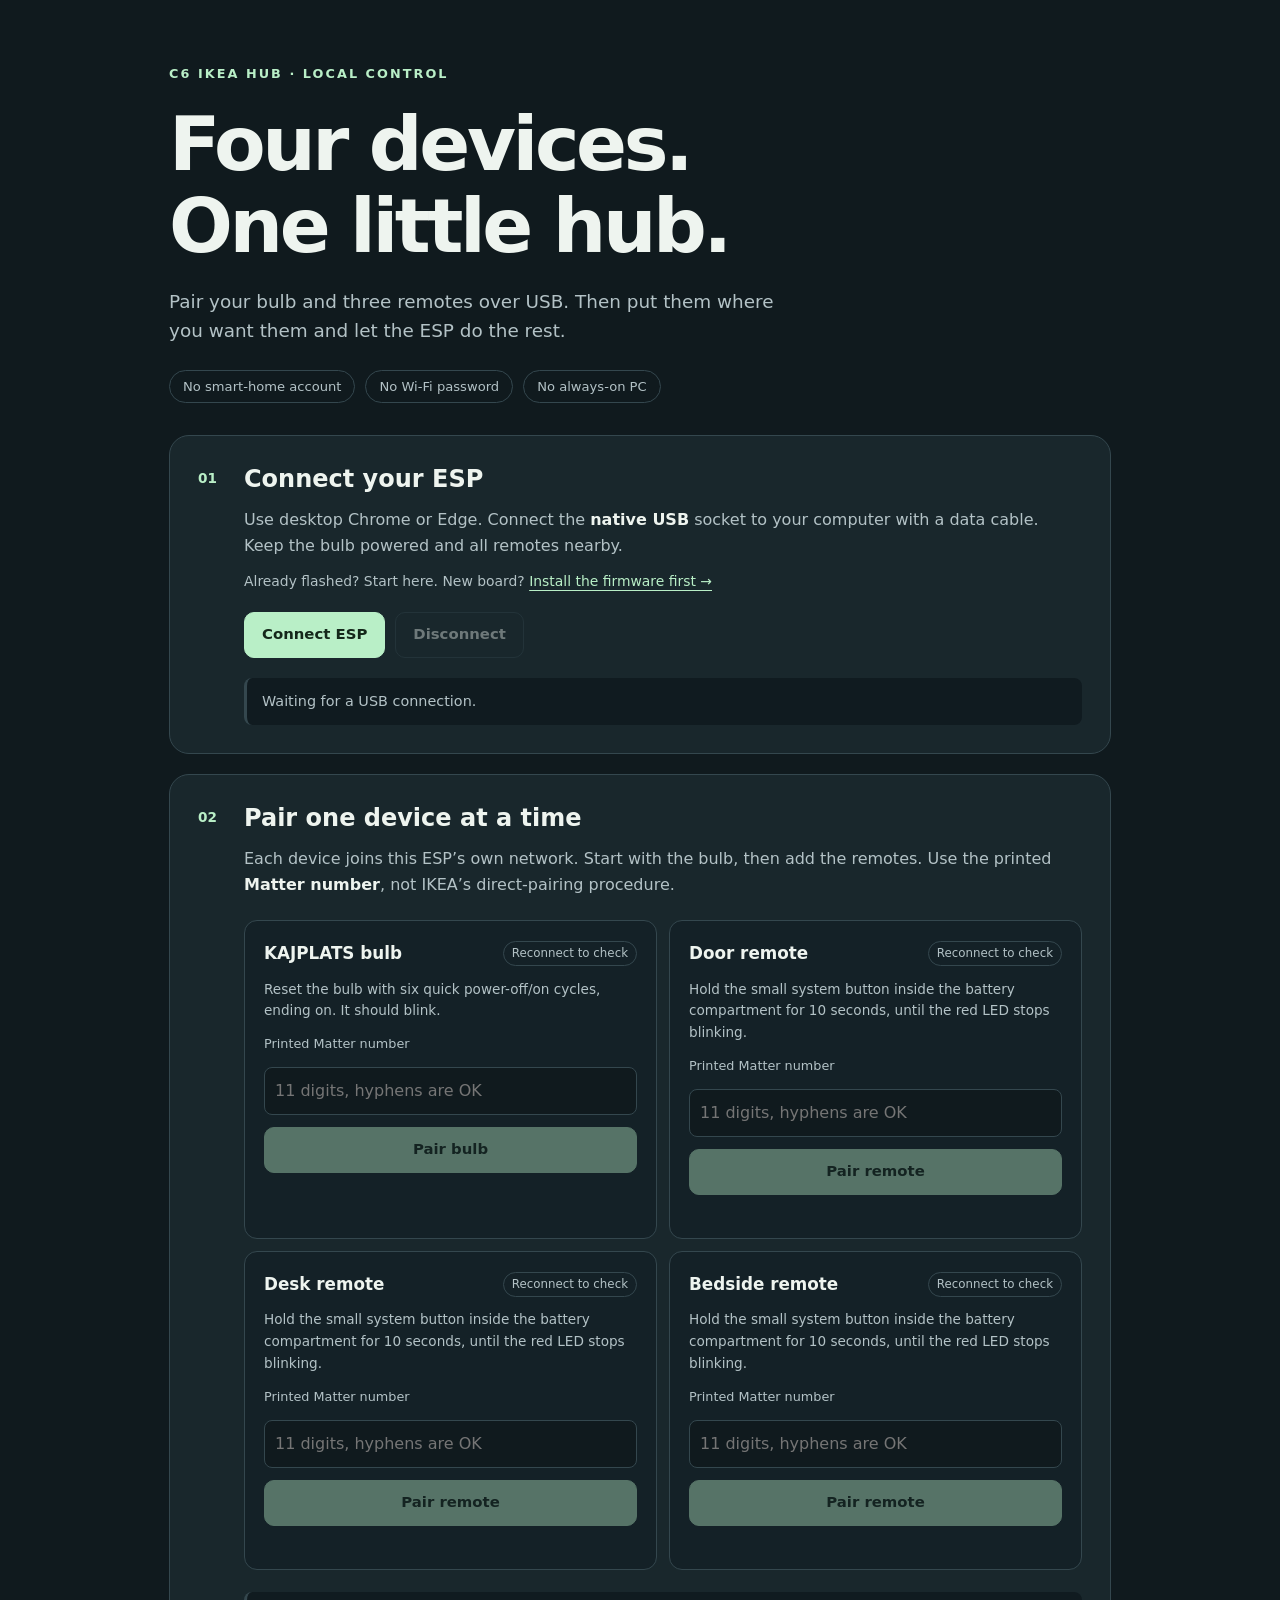
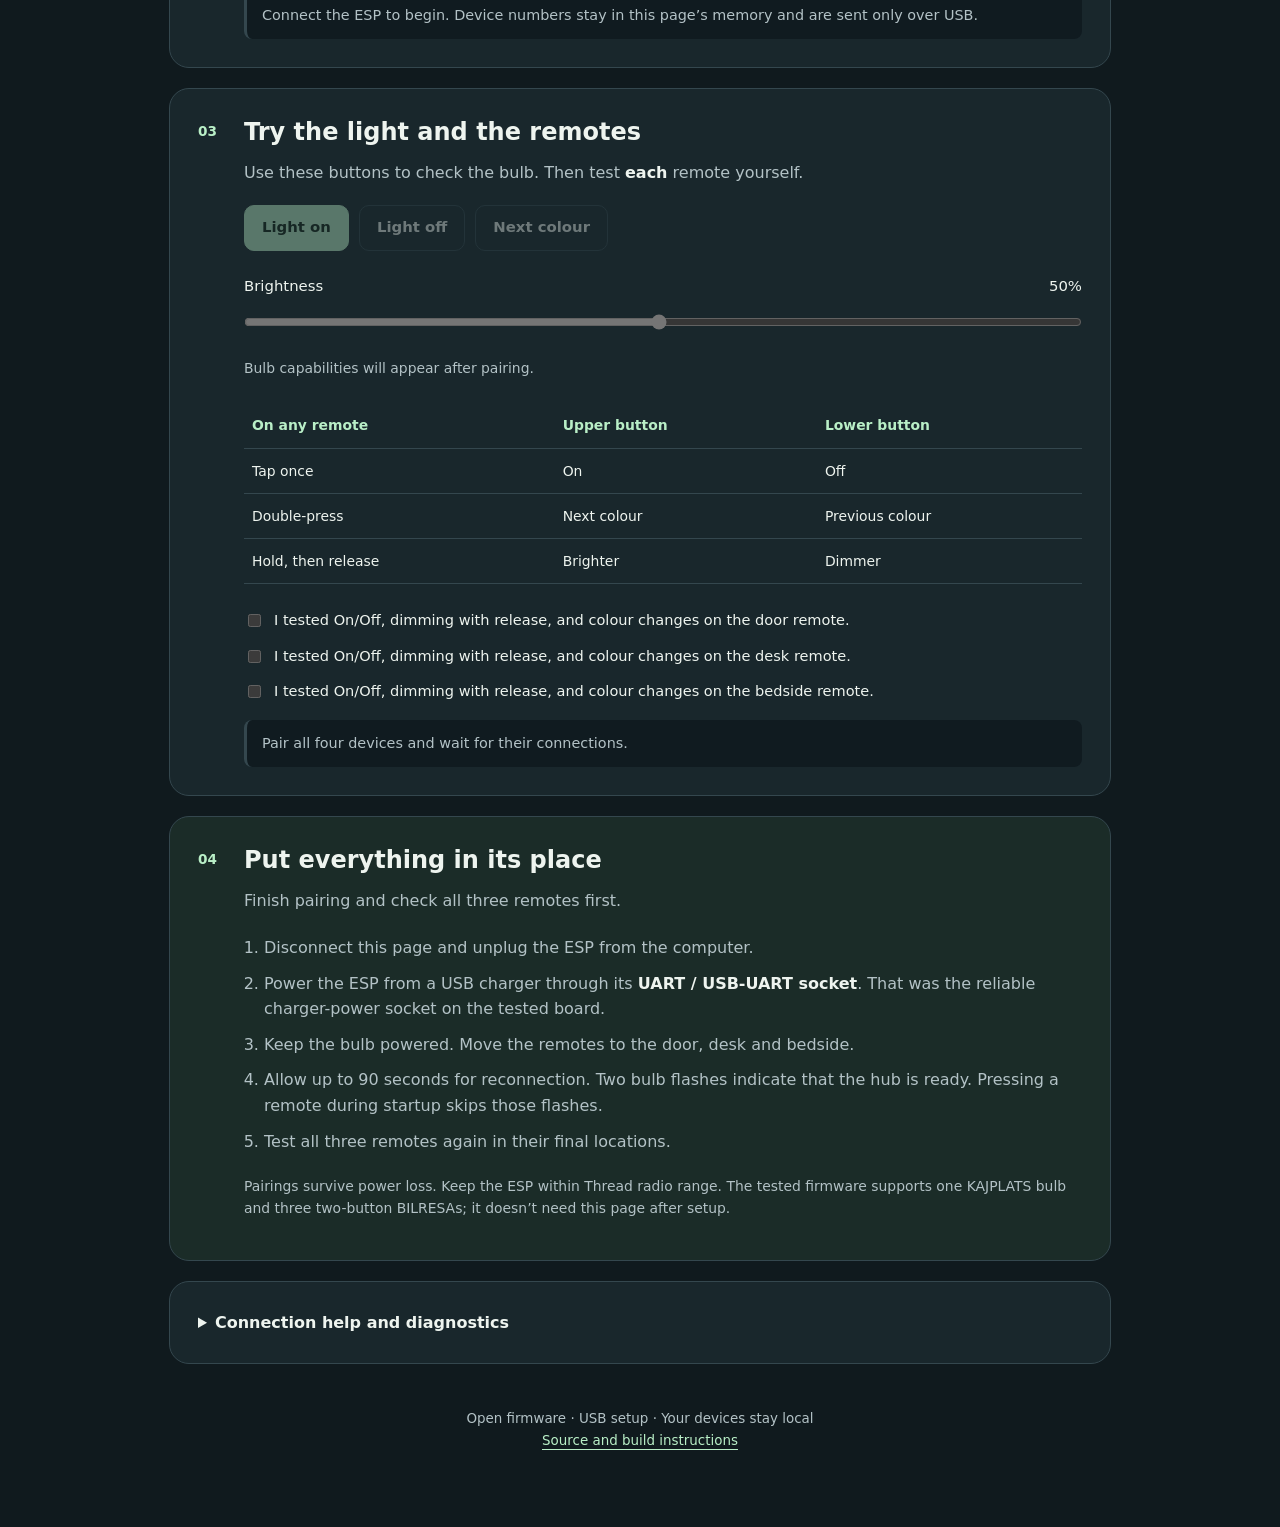
==== setup/index.html @ fb0160ea "feat: add C6 hub and USB setup wizard" ====
<!doctype html>
<html lang="en">
<head>
  <meta charset="utf-8"><meta name="viewport" content="width=device-width, initial-scale=1">
  <meta name="referrer" content="no-referrer">
  <title>C6 IKEA Hub · Setup</title>
  <link rel="stylesheet" href="style.css">
  <script src="protocol.js" defer></script><script src="setup.js" defer></script>
</head>
<body>
<main>
  <header><div class="eyebrow">C6 IKEA HUB · LOCAL CONTROL</div><h1>Four devices.<br>One little hub.</h1>
    <p class="intro">Pair your bulb and three remotes over USB. Then put them where you want them and let the ESP do the rest.</p>
    <div class="tags"><span>No smart-home account</span><span>No Wi-Fi password</span><span>No always-on PC</span></div>
  </header>
  <section class="card connect-card" aria-labelledby="connect-title">
    <div class="step">01</div><div class="section-body"><h2 id="connect-title">Connect your ESP</h2>
      <p>Use desktop Chrome or Edge. Connect the <strong>native USB</strong> socket to your computer with a data cable. Keep the bulb powered and all remotes nearby.</p>
      <p class="small">Already flashed? Start here. New board? <a href="install.html">Install the firmware first →</a></p>
      <div class="actions"><button id="connect">Connect ESP</button><button id="disconnect" class="secondary" disabled>Disconnect</button></div>
      <div id="connection" class="notice" role="status" aria-live="polite">Waiting for a USB connection.</div>
      <div id="unsupported" class="notice error" hidden>USB setup needs a desktop browser with Web Serial and HTTPS or localhost. Use Chrome or Edge, or follow the console guide.</div>
    </div>
  </section>
  <section class="card" aria-labelledby="pair-title">
    <div class="step">02</div><div class="section-body"><h2 id="pair-title">Pair one device at a time</h2>
      <p>Each device joins this ESP’s own network. Start with the bulb, then add the remotes. Use the printed <strong>Matter number</strong>, not IKEA’s direct-pairing procedure.</p>
      <div id="devices" class="device-grid"></div>
      <div id="pair-message" class="notice" role="status" aria-live="polite">Connect the ESP to begin. Device numbers stay in this page’s memory and are sent only over USB.</div>
    </div>
  </section>
  <section class="card" aria-labelledby="test-title">
    <div class="step">03</div><div class="section-body"><h2 id="test-title">Try the light and the remotes</h2>
      <p>Use these buttons to check the bulb. Then test <strong>each</strong> remote yourself.</p>
      <div class="actions"><button class="control" data-command="on" disabled>Light on</button><button class="control secondary" data-command="off" disabled>Light off</button><button class="control secondary" data-command="color next" disabled>Next colour</button></div>
      <label class="brightness" for="brightness">Brightness <output id="brightness-value">50%</output></label>
      <input id="brightness" type="range" min="1" max="100" value="50" disabled>
      <p id="capabilities" class="small">Bulb capabilities will appear after pairing.</p>
      <table><thead><tr><th>On any remote</th><th>Upper button</th><th>Lower button</th></tr></thead><tbody><tr><td>Tap once</td><td>On</td><td>Off</td></tr><tr><td>Double-press</td><td>Next colour</td><td>Previous colour</td></tr><tr><td>Hold, then release</td><td>Brighter</td><td>Dimmer</td></tr></tbody></table>
      <div id="tests" class="test-list"></div>
      <div id="test-status" class="notice" role="status" aria-live="polite">Pair all four devices before finishing.</div>
    </div>
  </section>
  <section class="card finish-card" aria-labelledby="finish-title">
    <div class="step">04</div><div class="section-body"><h2 id="finish-title">Put everything in its place</h2>
      <p id="finish-summary">Finish pairing and check all three remotes first.</p>
      <ol><li>Disconnect this page and unplug the ESP from the computer.</li><li>Power the ESP from a USB charger through its <strong>UART / USB-UART socket</strong>. That was the reliable charger-power socket on the tested board.</li><li>Keep the bulb powered. Move the remotes to the door, desk and bedside.</li><li>Allow up to 90 seconds for reconnection. Two bulb flashes indicate that the hub is ready. Pressing a remote during startup skips those flashes.</li><li>Test all three remotes again in their final locations.</li></ol>
      <p class="small">Pairings survive power loss. Keep the ESP within Thread radio range. The tested firmware supports one KAJPLATS bulb and three two-button BILRESAs; it doesn’t need this page after setup.</p>
    </div>
  </section>
  <details class="card diagnostic"><summary>Connection help and diagnostics</summary>
    <p>If no firmware status appears, check the native USB socket, close other serial monitors and press the ESP’s RESET button once. Keep a sleepy remote awake during pairing.</p>
    <button id="refresh" class="secondary" disabled>Refresh status</button>
    <p class="small">Only selected hub messages are shown. Matter numbers are hidden. No logs or codes are uploaded.</p>
    <pre id="diagnostics" aria-label="Hub diagnostics"></pre>
    <a href="../docs/QUICKSTART.md">Console setup instructions</a>
  </details>
  <footer>Open firmware · USB setup · Your devices stay local<br><a href="https://github.com/PostmanB/c6-ikea-matter-hub">Source and build instructions</a></footer>
</main>
</body>
</html>
---- setup/style.css ----
:root{color-scheme:dark;--bg:#101a1e;--card:#19272c;--line:#34474e;--text:#eef4ef;--muted:#b3c2c6;--accent:#b9efc7;--danger:#ffb2a3;--radius:20px;font-family:system-ui,-apple-system,"Segoe UI",sans-serif}
*{box-sizing:border-box}body{margin:0;background:var(--bg);color:var(--text);line-height:1.6}main{max-width:990px;margin:auto;padding:52px 24px}header{padding:12px 0 32px}.eyebrow{color:var(--accent);font-size:.8rem;letter-spacing:.16em;font-weight:700}h1{font-size:clamp(2.7rem,7vw,4.7rem);line-height:1.08;letter-spacing:-.045em;margin:20px 0}h2{font-size:1.5rem;line-height:1.3;margin:0 0 12px}h3{font-size:1.05rem;margin:0}p{margin:12px 0;color:var(--muted)}strong{color:var(--text)}a{color:var(--accent);text-underline-offset:4px}.intro{font-size:1.15rem;max-width:640px}.tags{display:flex;gap:10px;flex-wrap:wrap;margin-top:24px}.tags span{border:1px solid var(--line);border-radius:50px;padding:5px 13px;font-size:.82rem;color:var(--muted)}.card{border:1px solid var(--line);border-radius:var(--radius);background:var(--card);margin-bottom:20px;padding:28px;display:flex;gap:22px}.step{color:var(--accent);font-variant-numeric:tabular-nums;font-size:.85rem;font-weight:700;min-width:24px;padding-top:4px}.section-body{flex:1;min-width:0}.small{font-size:.87rem}.actions{display:flex;gap:10px;flex-wrap:wrap;margin:20px 0}button{border:1px solid var(--accent);border-radius:10px;background:var(--accent);color:#14271a;padding:10px 17px;font:inherit;font-size:.93rem;font-weight:650;cursor:pointer}button.secondary{background:transparent;color:var(--text);border-color:var(--line)}button:disabled{opacity:.4;cursor:not-allowed}button:hover:not(:disabled){filter:brightness(1.08)}button:focus-visible,input:focus-visible,a:focus-visible,summary:focus-visible{outline:3px solid var(--accent);outline-offset:4px}.notice{background:#101b20;border-left:3px solid var(--line);border-radius:8px;padding:12px 15px;color:var(--muted);font-size:.9rem}.notice.good{border-color:var(--accent);color:var(--accent)}.notice.error{border-color:var(--danger);color:var(--danger)}.device-grid{display:grid;grid-template-columns:repeat(2,minmax(0,1fr));gap:12px;margin:22px 0}.device{padding:19px;border:1px solid var(--line);border-radius:13px;background:#142127}.device-heading{display:flex;justify-content:space-between;align-items:center;gap:10px}.badge{font-size:.74rem;color:var(--muted);border:1px solid var(--line);border-radius:50px;padding:2px 8px;white-space:nowrap}.badge.good{color:var(--accent);border-color:#648a71}.device p{font-size:.85rem}.device form{display:flex;gap:8px;flex-wrap:wrap}.device input{width:100%;background:var(--bg);border:1px solid var(--line);border-radius:8px;color:var(--text);padding:10px;font:inherit;min-width:0}.device label{display:block;font-size:.8rem;color:var(--muted);margin-bottom:5px}.device button{width:100%;margin-top:4px}.activity{min-height:1.2em;font-size:.78rem;color:var(--accent);margin-top:9px}.brightness{display:flex;justify-content:space-between;margin-top:24px;font-size:.93rem}input[type=range]{width:100%;accent-color:var(--accent);margin:15px 0}table{width:100%;border-collapse:collapse;font-size:.87rem;margin:24px 0}th,td{padding:11px 8px;border-bottom:1px solid var(--line);text-align:left}th{color:var(--accent);font-weight:600}.test-list{display:flex;flex-direction:column;gap:12px;margin-bottom:18px}.test-list label{display:flex;align-items:start;gap:10px;font-size:.91rem}.test-list input{accent-color:var(--accent);margin-top:6px}ol{padding-left:20px;color:var(--muted)}li{padding:5px 0}.finish-card{background:#1b2c28}.diagnostic{display:block}summary{cursor:pointer;font-weight:600}pre{font-size:.74rem;white-space:pre-wrap;overflow-wrap:anywhere;max-height:240px;overflow:auto;color:var(--muted)}footer{font-size:.84rem;color:var(--muted);text-align:center;padding:24px}body[aria-busy=true]{cursor:progress}[hidden]{display:none!important}@media(max-width:640px){main{padding:28px 15px}.card{padding:20px;gap:13px}.device-grid{grid-template-columns:1fr}table{font-size:.8rem}th,td{padding:9px 5px}}
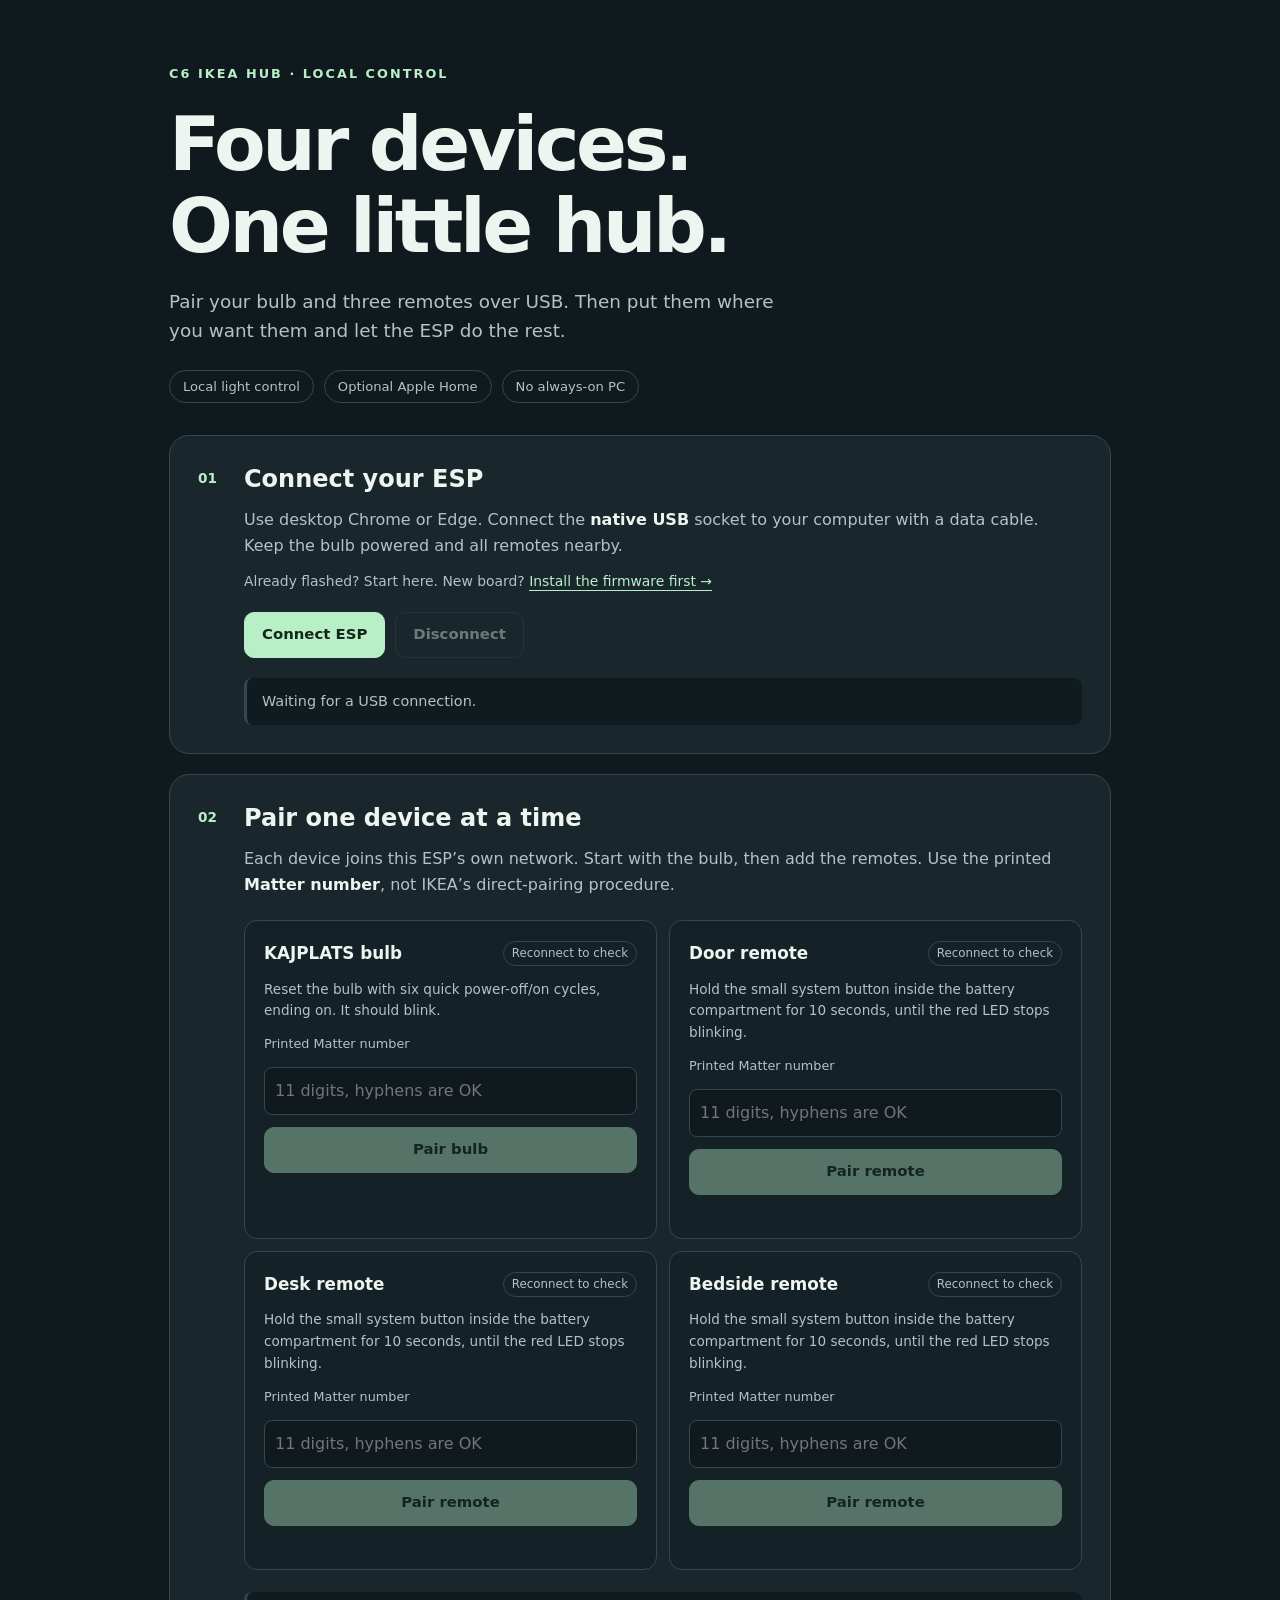
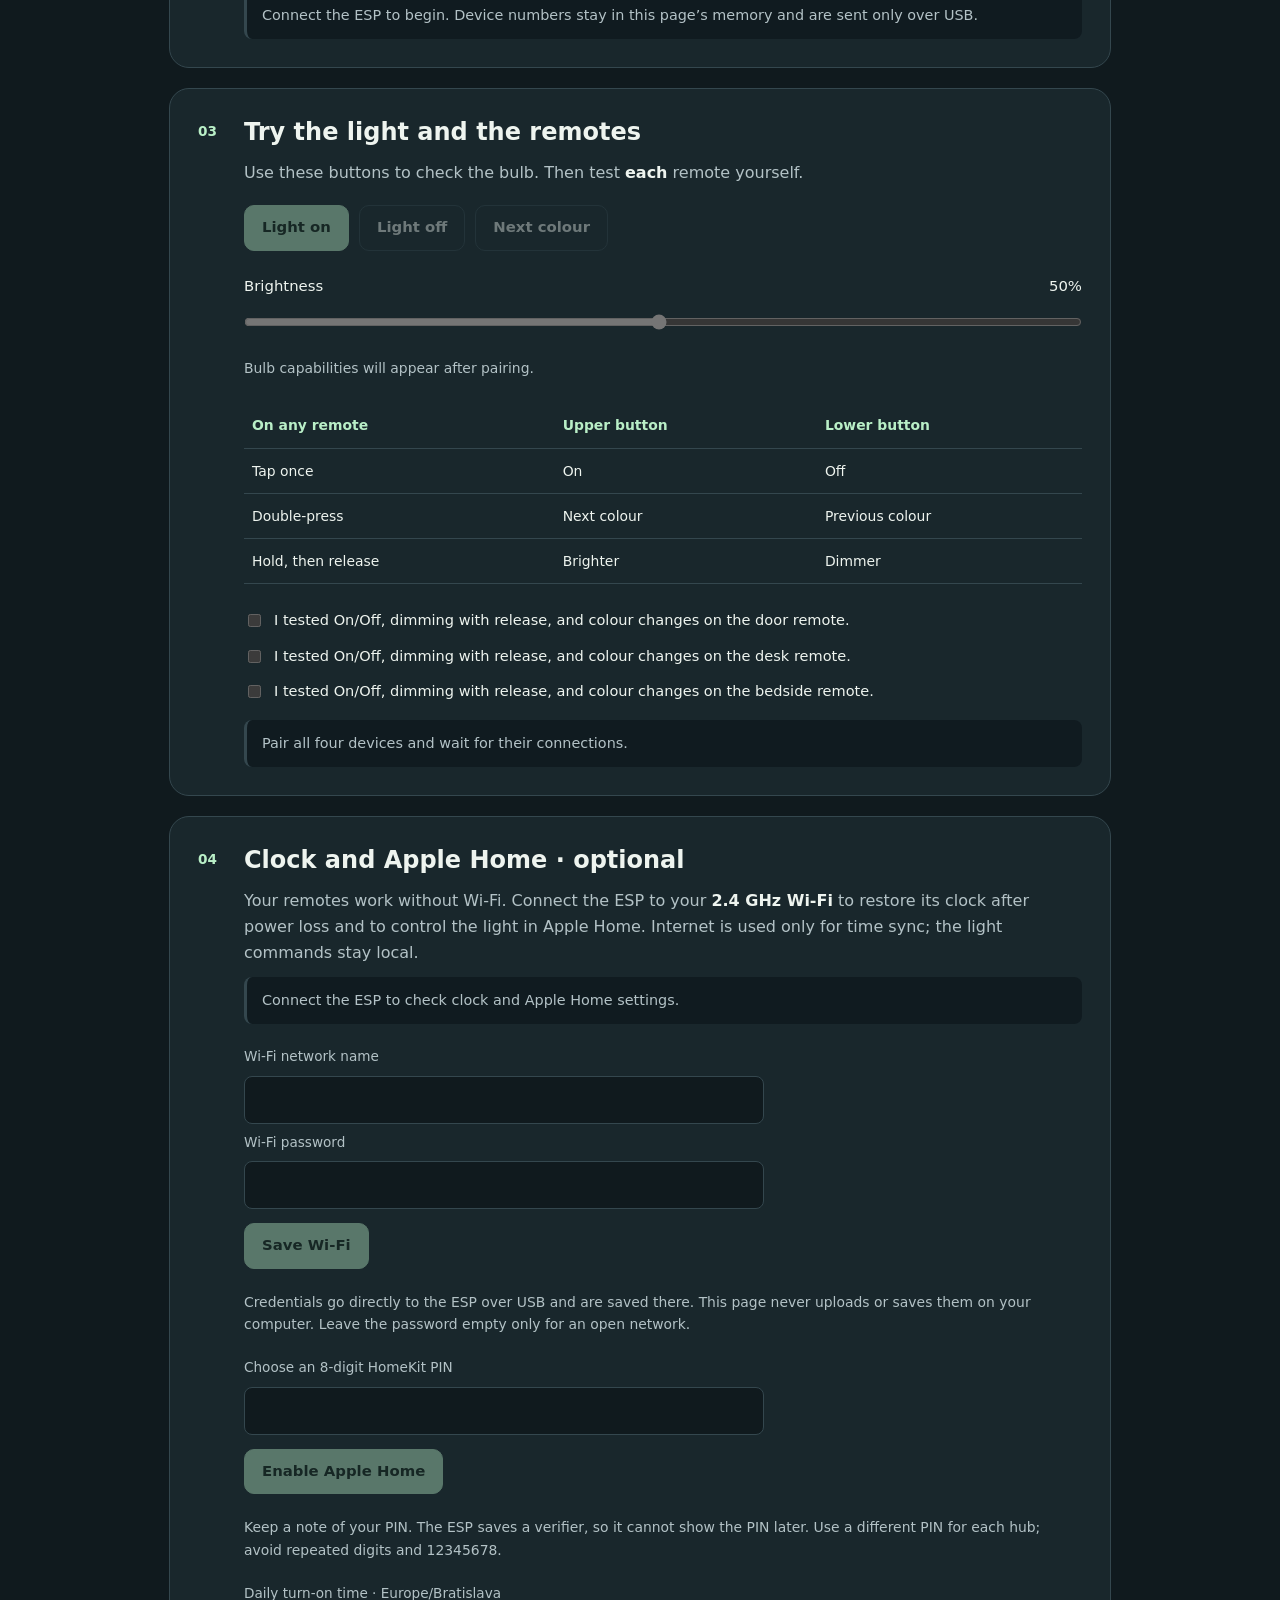
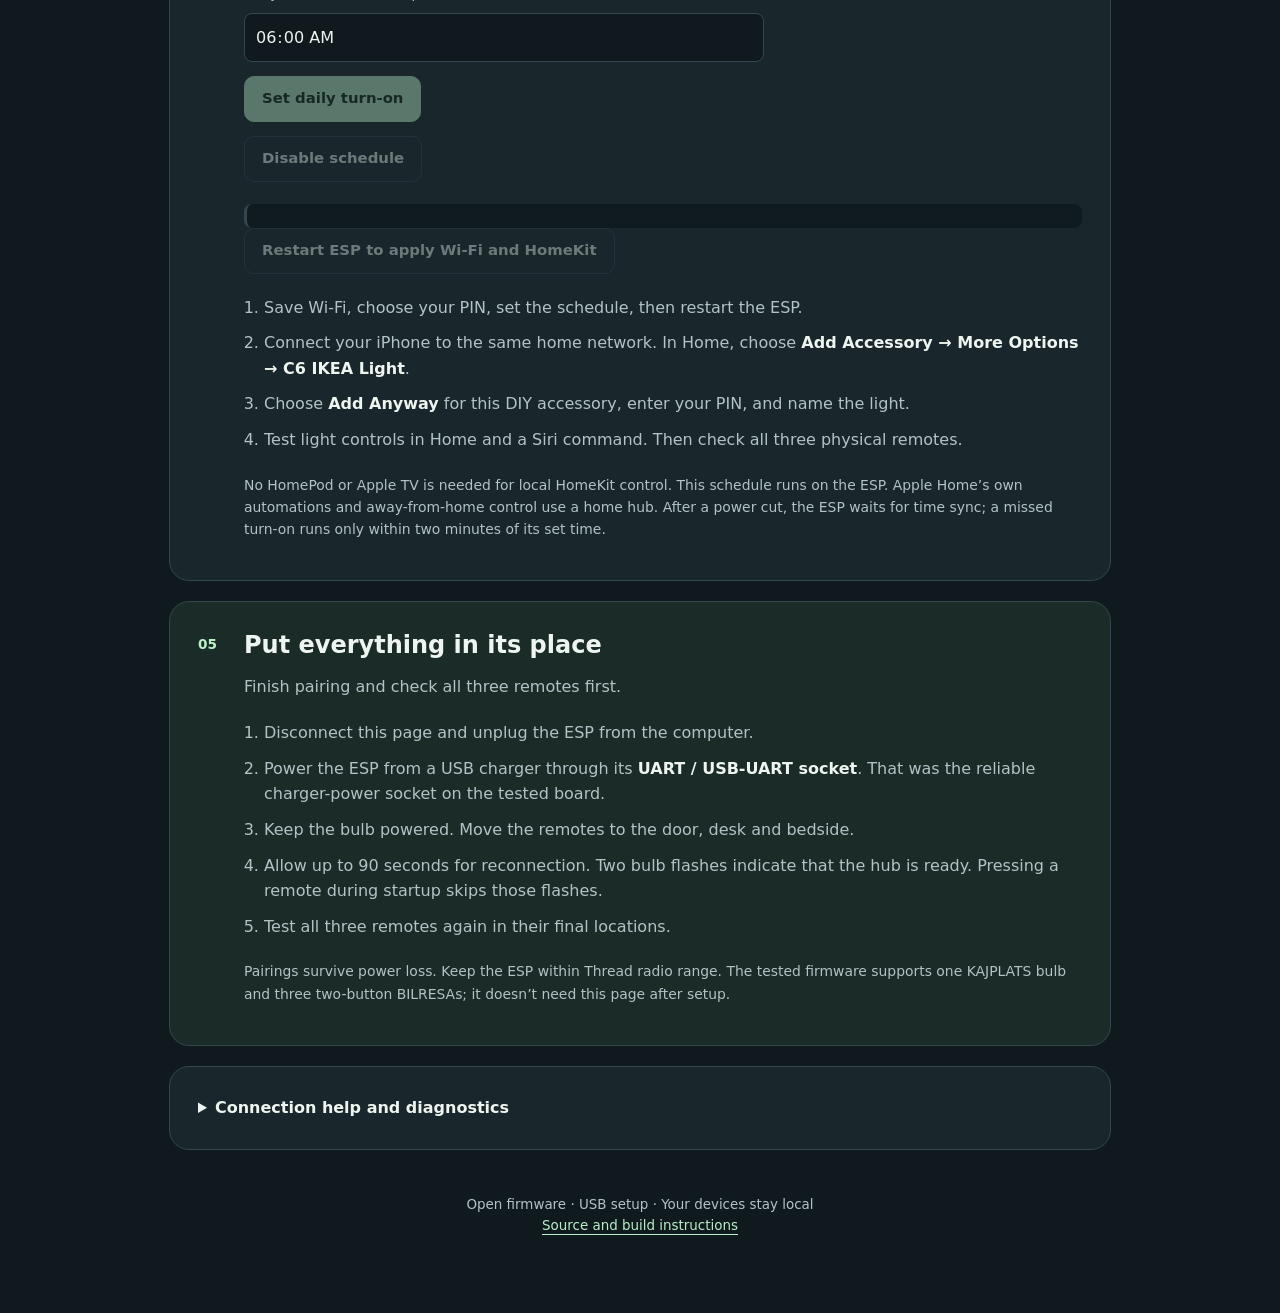
==== commit 851711c4: "feat: add Wi-Fi clock and local Apple Home Keep the Matter commissioner on Thread; expose the bulb t" ====
--- a/setup/index.html
+++ b/setup/index.html
@@ -4,14 +4,14 @@
   <meta charset="utf-8"><meta name="viewport" content="width=device-width, initial-scale=1">
   <meta name="referrer" content="no-referrer">
   <title>C6 IKEA Hub · Setup</title>
-  <link rel="stylesheet" href="style.css">
-  <script src="protocol.js" defer></script><script src="setup.js" defer></script>
+  <link rel="stylesheet" href="style.css?v=0.2">
+  <script src="protocol.js?v=0.2" defer></script><script src="setup.js?v=0.2" defer></script>
 </head>
 <body>
 <main>
   <header><div class="eyebrow">C6 IKEA HUB · LOCAL CONTROL</div><h1>Four devices.<br>One little hub.</h1>
     <p class="intro">Pair your bulb and three remotes over USB. Then put them where you want them and let the ESP do the rest.</p>
-    <div class="tags"><span>No smart-home account</span><span>No Wi-Fi password</span><span>No always-on PC</span></div>
+    <div class="tags"><span>Local light control</span><span>Optional Apple Home</span><span>No always-on PC</span></div>
   </header>
   <section class="card connect-card" aria-labelledby="connect-title">
     <div class="step">01</div><div class="section-body"><h2 id="connect-title">Connect your ESP</h2>
@@ -41,8 +41,23 @@
       <div id="test-status" class="notice" role="status" aria-live="polite">Pair all four devices before finishing.</div>
     </div>
   </section>
+  <section class="card" aria-labelledby="network-title">
+    <div class="step">04</div><div class="section-body"><h2 id="network-title">Clock and Apple Home · optional</h2>
+      <p>Your remotes work without Wi-Fi. Connect the ESP to your <strong>2.4 GHz Wi-Fi</strong> to restore its clock after power loss and to control the light in Apple Home. Internet is used only for time sync; the light commands stay local.</p>
+      <div id="network-status" class="notice" role="status" aria-live="polite">Connect a hub with the experimental Wi-Fi/HomeKit firmware to configure these features.</div>
+      <form id="wifi-form"><label for="wifi-ssid">Wi-Fi network name</label><input id="wifi-ssid" autocomplete="off" maxlength="32" disabled><label for="wifi-password">Wi-Fi password</label><input id="wifi-password" type="password" autocomplete="off" maxlength="64" disabled><button id="wifi-save" disabled>Save Wi-Fi</button></form>
+      <p class="small">Credentials go directly to the ESP over USB and are saved there. This page never uploads or saves them on your computer. Leave the password empty only for an open network.</p>
+      <form id="home-form"><label for="home-pin">Choose an 8-digit HomeKit PIN</label><input id="home-pin" type="password" inputmode="numeric" autocomplete="off" maxlength="8" disabled><button id="home-save" disabled>Enable Apple Home</button></form>
+      <p class="small">Keep a note of your PIN. The ESP saves a verifier, so it cannot show the PIN later. Use a different PIN for each hub; avoid repeated digits and 12345678.</p>
+      <form id="schedule-form"><label for="schedule-time">Daily turn-on time · Europe/Bratislava</label><input id="schedule-time" type="time" value="06:00" required disabled><button id="schedule-save" disabled>Set daily turn-on</button><button id="schedule-off" type="button" class="secondary" disabled>Disable schedule</button></form>
+      <div id="network-message" class="notice" role="status" aria-live="polite"></div>
+      <button id="restart" class="secondary" disabled>Restart ESP to apply Wi-Fi and HomeKit</button>
+      <ol><li>Save Wi-Fi, choose your PIN, set the schedule, then restart the ESP.</li><li>Connect your iPhone to the same home network. In Home, choose <strong>Add Accessory → More Options → C6 IKEA Light</strong>.</li><li>Choose <strong>Add Anyway</strong> for this DIY accessory, enter your PIN, and name the light.</li><li>Test light controls in Home and a Siri command. Then check all three physical remotes.</li></ol>
+      <p class="small">No HomePod or Apple TV is needed for local HomeKit control. This schedule runs on the ESP. Apple Home’s own automations and away-from-home control use a home hub. After a power cut, the ESP waits for time sync; a missed turn-on runs only within two minutes of its set time.</p>
+    </div>
+  </section>
   <section class="card finish-card" aria-labelledby="finish-title">
-    <div class="step">04</div><div class="section-body"><h2 id="finish-title">Put everything in its place</h2>
+    <div class="step">05</div><div class="section-body"><h2 id="finish-title">Put everything in its place</h2>
       <p id="finish-summary">Finish pairing and check all three remotes first.</p>
       <ol><li>Disconnect this page and unplug the ESP from the computer.</li><li>Power the ESP from a USB charger through its <strong>UART / USB-UART socket</strong>. That was the reliable charger-power socket on the tested board.</li><li>Keep the bulb powered. Move the remotes to the door, desk and bedside.</li><li>Allow up to 90 seconds for reconnection. Two bulb flashes indicate that the hub is ready. Pressing a remote during startup skips those flashes.</li><li>Test all three remotes again in their final locations.</li></ol>
       <p class="small">Pairings survive power loss. Keep the ESP within Thread radio range. The tested firmware supports one KAJPLATS bulb and three two-button BILRESAs; it doesn’t need this page after setup.</p>
--- a/setup/style.css
+++ b/setup/style.css
@@ -1,2 +1,3 @@
 :root{color-scheme:dark;--bg:#101a1e;--card:#19272c;--line:#34474e;--text:#eef4ef;--muted:#b3c2c6;--accent:#b9efc7;--danger:#ffb2a3;--radius:20px;font-family:system-ui,-apple-system,"Segoe UI",sans-serif}
 *{box-sizing:border-box}body{margin:0;background:var(--bg);color:var(--text);line-height:1.6}main{max-width:990px;margin:auto;padding:52px 24px}header{padding:12px 0 32px}.eyebrow{color:var(--accent);font-size:.8rem;letter-spacing:.16em;font-weight:700}h1{font-size:clamp(2.7rem,7vw,4.7rem);line-height:1.08;letter-spacing:-.045em;margin:20px 0}h2{font-size:1.5rem;line-height:1.3;margin:0 0 12px}h3{font-size:1.05rem;margin:0}p{margin:12px 0;color:var(--muted)}strong{color:var(--text)}a{color:var(--accent);text-underline-offset:4px}.intro{font-size:1.15rem;max-width:640px}.tags{display:flex;gap:10px;flex-wrap:wrap;margin-top:24px}.tags span{border:1px solid var(--line);border-radius:50px;padding:5px 13px;font-size:.82rem;color:var(--muted)}.card{border:1px solid var(--line);border-radius:var(--radius);background:var(--card);margin-bottom:20px;padding:28px;display:flex;gap:22px}.step{color:var(--accent);font-variant-numeric:tabular-nums;font-size:.85rem;font-weight:700;min-width:24px;padding-top:4px}.section-body{flex:1;min-width:0}.small{font-size:.87rem}.actions{display:flex;gap:10px;flex-wrap:wrap;margin:20px 0}button{border:1px solid var(--accent);border-radius:10px;background:var(--accent);color:#14271a;padding:10px 17px;font:inherit;font-size:.93rem;font-weight:650;cursor:pointer}button.secondary{background:transparent;color:var(--text);border-color:var(--line)}button:disabled{opacity:.4;cursor:not-allowed}button:hover:not(:disabled){filter:brightness(1.08)}button:focus-visible,input:focus-visible,a:focus-visible,summary:focus-visible{outline:3px solid var(--accent);outline-offset:4px}.notice{background:#101b20;border-left:3px solid var(--line);border-radius:8px;padding:12px 15px;color:var(--muted);font-size:.9rem}.notice.good{border-color:var(--accent);color:var(--accent)}.notice.error{border-color:var(--danger);color:var(--danger)}.device-grid{display:grid;grid-template-columns:repeat(2,minmax(0,1fr));gap:12px;margin:22px 0}.device{padding:19px;border:1px solid var(--line);border-radius:13px;background:#142127}.device-heading{display:flex;justify-content:space-between;align-items:center;gap:10px}.badge{font-size:.74rem;color:var(--muted);border:1px solid var(--line);border-radius:50px;padding:2px 8px;white-space:nowrap}.badge.good{color:var(--accent);border-color:#648a71}.device p{font-size:.85rem}.device form{display:flex;gap:8px;flex-wrap:wrap}.device input{width:100%;background:var(--bg);border:1px solid var(--line);border-radius:8px;color:var(--text);padding:10px;font:inherit;min-width:0}.device label{display:block;font-size:.8rem;color:var(--muted);margin-bottom:5px}.device button{width:100%;margin-top:4px}.activity{min-height:1.2em;font-size:.78rem;color:var(--accent);margin-top:9px}.brightness{display:flex;justify-content:space-between;margin-top:24px;font-size:.93rem}input[type=range]{width:100%;accent-color:var(--accent);margin:15px 0}table{width:100%;border-collapse:collapse;font-size:.87rem;margin:24px 0}th,td{padding:11px 8px;border-bottom:1px solid var(--line);text-align:left}th{color:var(--accent);font-weight:600}.test-list{display:flex;flex-direction:column;gap:12px;margin-bottom:18px}.test-list label{display:flex;align-items:start;gap:10px;font-size:.91rem}.test-list input{accent-color:var(--accent);margin-top:6px}ol{padding-left:20px;color:var(--muted)}li{padding:5px 0}.finish-card{background:#1b2c28}.diagnostic{display:block}summary{cursor:pointer;font-weight:600}pre{font-size:.74rem;white-space:pre-wrap;overflow-wrap:anywhere;max-height:240px;overflow:auto;color:var(--muted)}footer{font-size:.84rem;color:var(--muted);text-align:center;padding:24px}body[aria-busy=true]{cursor:progress}[hidden]{display:none!important}@media(max-width:640px){main{padding:28px 15px}.card{padding:20px;gap:13px}.device-grid{grid-template-columns:1fr}table{font-size:.8rem}th,td{padding:9px 5px}}
+form#wifi-form,form#home-form,form#schedule-form{display:grid;grid-template-columns:minmax(0,1fr);gap:8px;margin:22px 0;max-width:520px}form#wifi-form label,form#home-form label,form#schedule-form label{font-size:.85rem;color:var(--muted)}form#wifi-form input,form#home-form input,form#schedule-form input{width:100%;padding:10px;border:1px solid var(--line);border-radius:8px;background:var(--bg);color:var(--text);font:inherit}form#wifi-form button,form#home-form button,form#schedule-form button{justify-self:start;margin-top:6px}
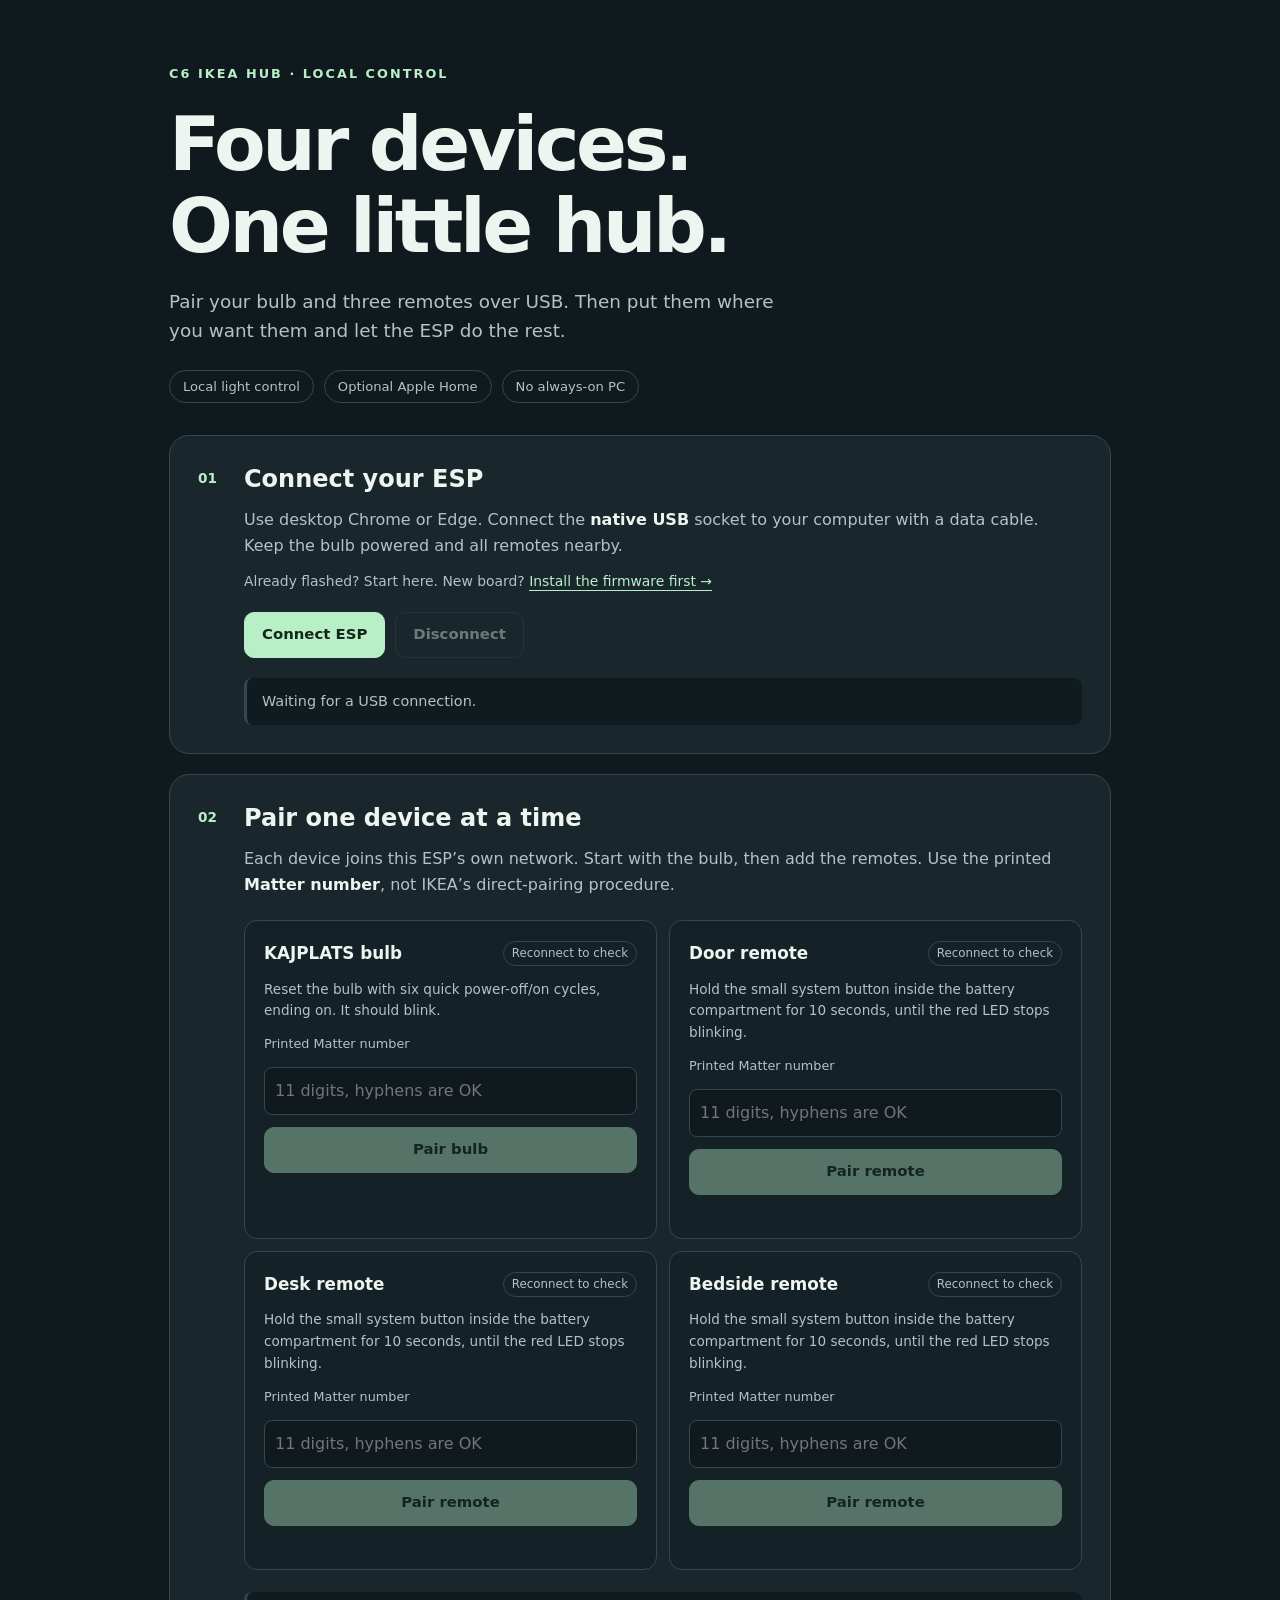
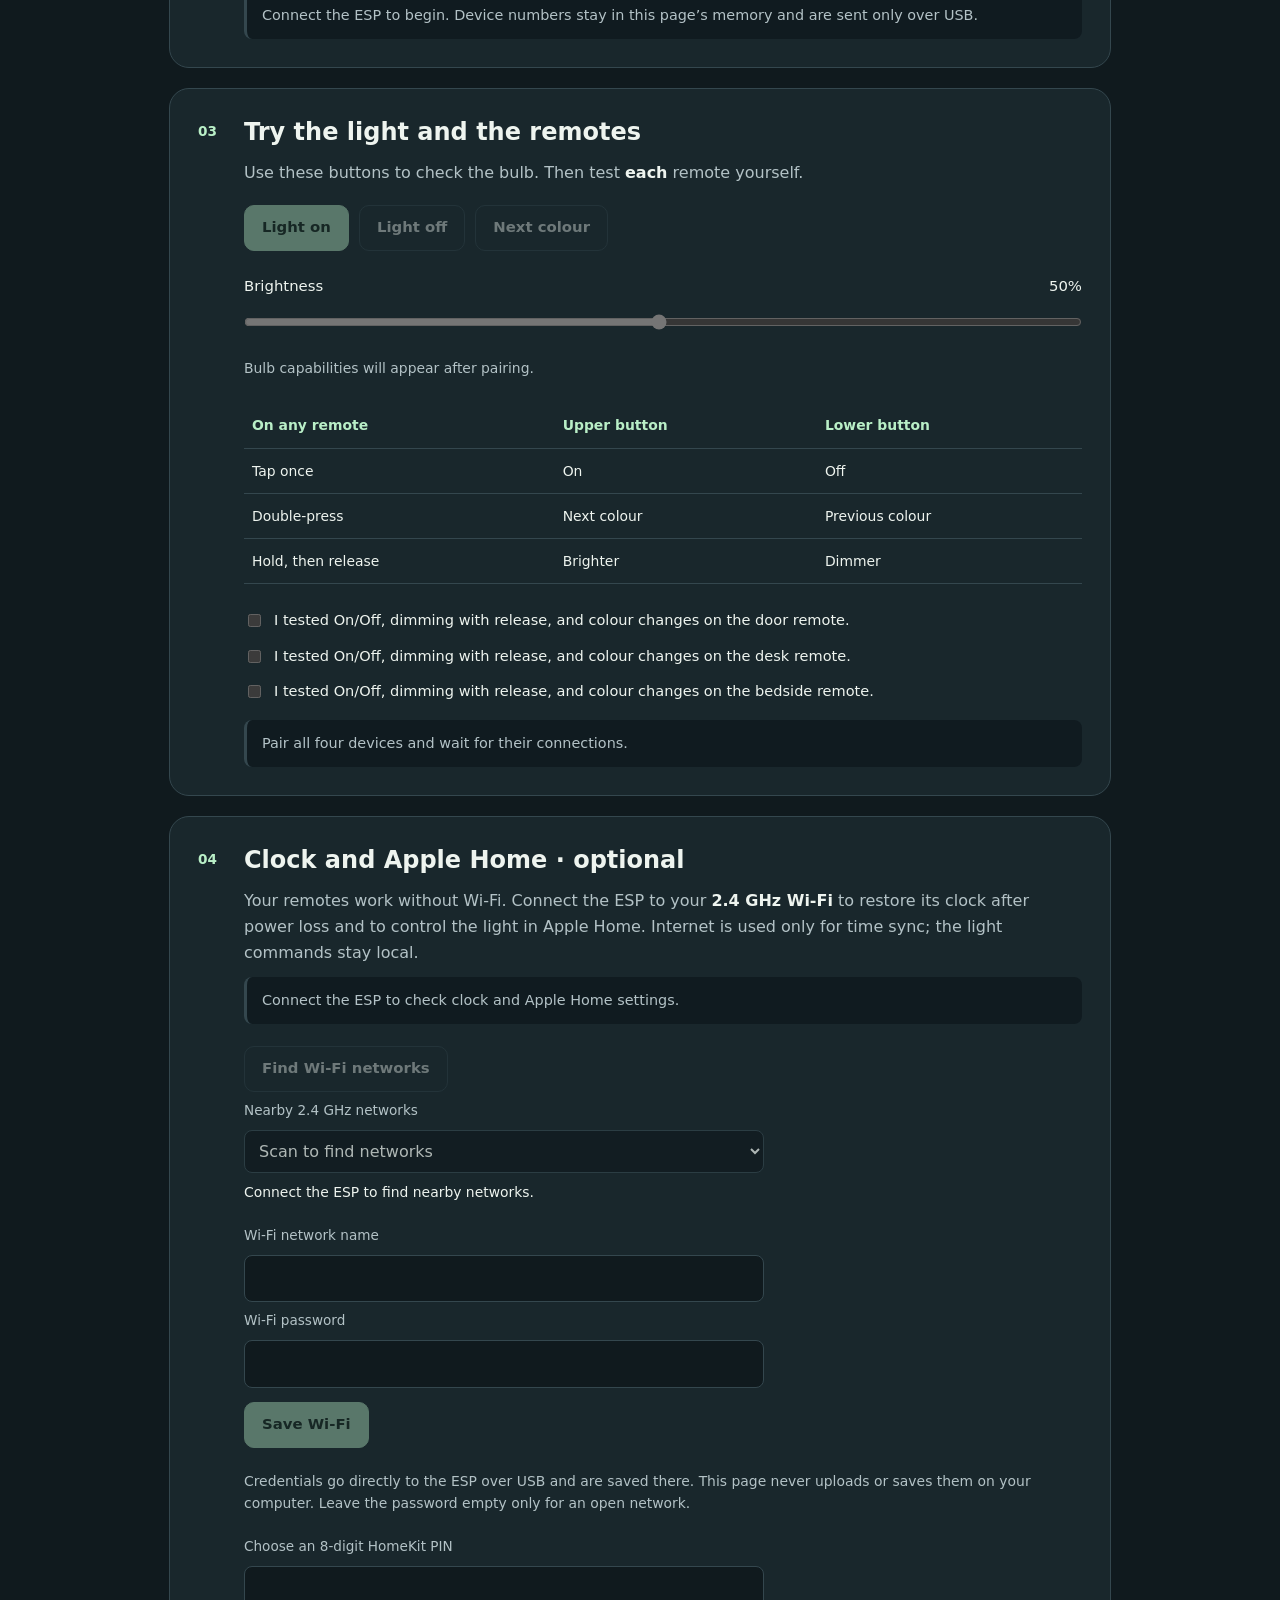
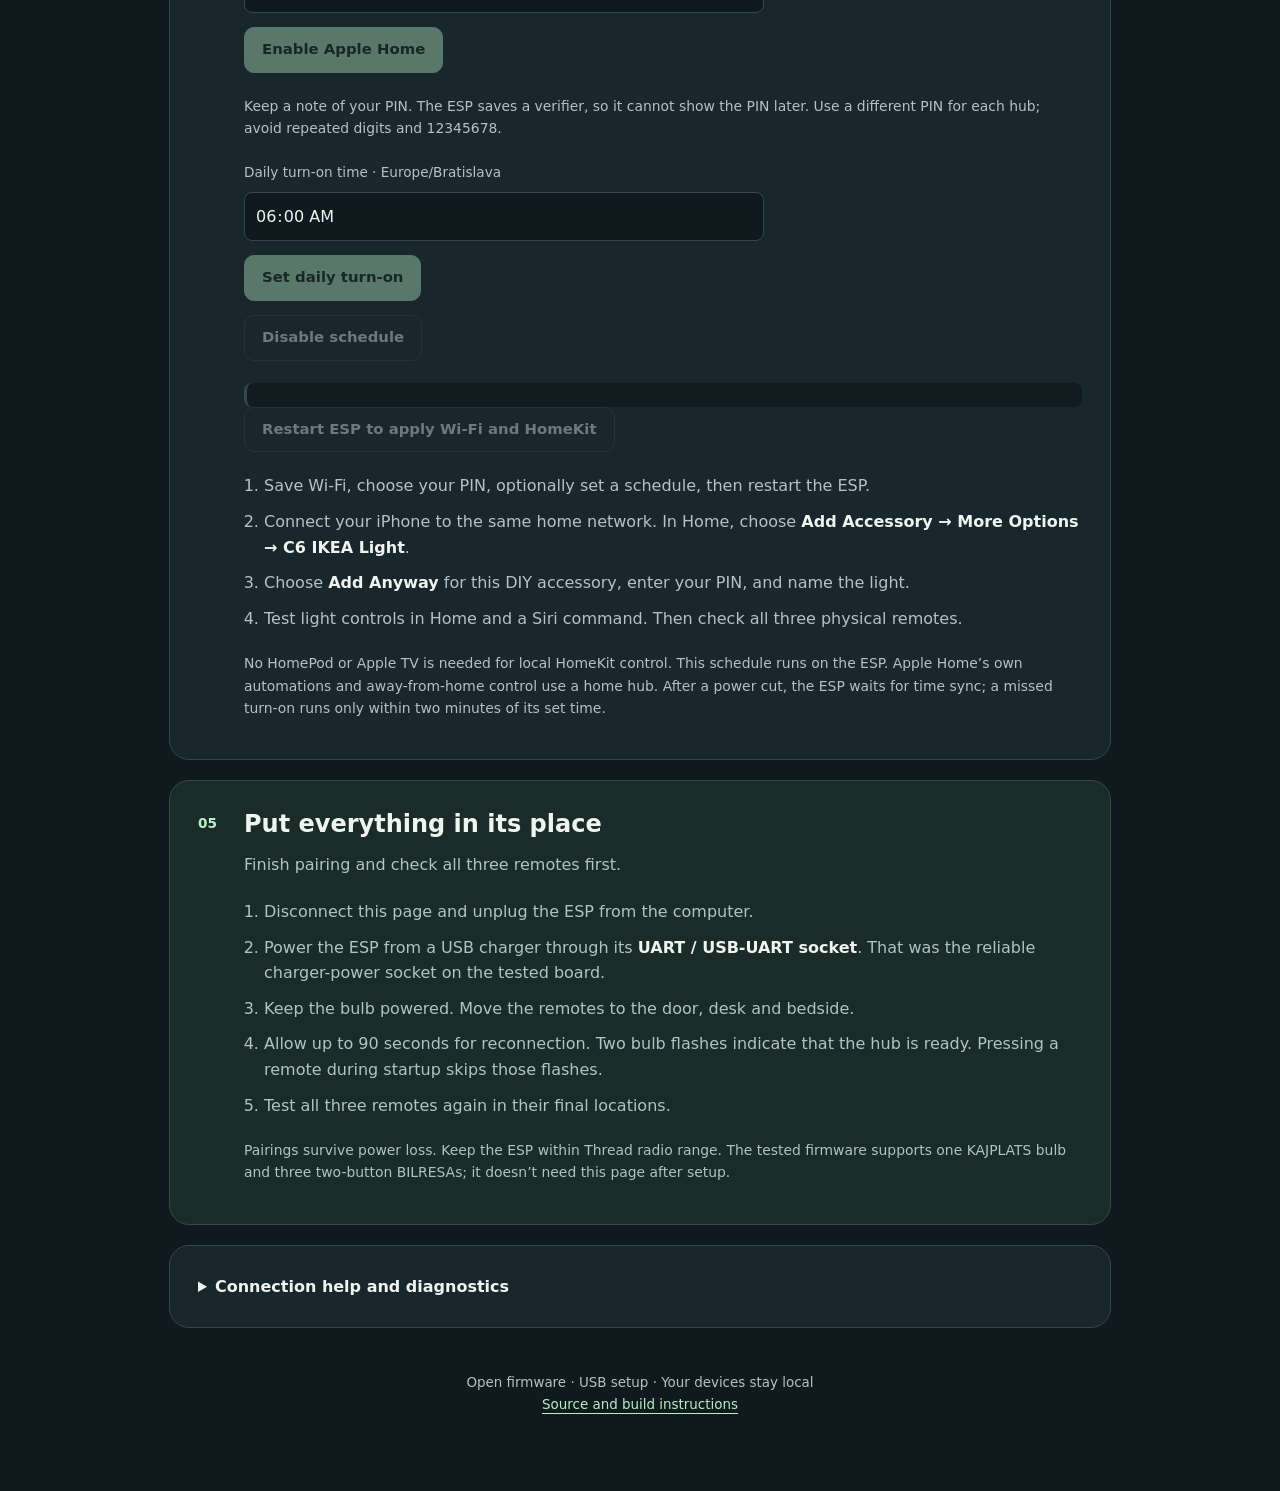
==== commit e6e77bd6: "feat: discover nearby Wi-Fi networks Enable Wi-Fi/802.15.4 coexistence explicitly. The Thread-only M" ====
--- a/setup/index.html
+++ b/setup/index.html
@@ -4,8 +4,8 @@
   <meta charset="utf-8"><meta name="viewport" content="width=device-width, initial-scale=1">
   <meta name="referrer" content="no-referrer">
   <title>C6 IKEA Hub · Setup</title>
-  <link rel="stylesheet" href="style.css?v=0.2">
-  <script src="protocol.js?v=0.2" defer></script><script src="setup.js?v=0.2" defer></script>
+  <link rel="stylesheet" href="style.css?v=0.2.1">
+  <script src="protocol.js?v=0.2.1" defer></script><script src="setup.js?v=0.2.1" defer></script>
 </head>
 <body>
 <main>
@@ -45,6 +45,10 @@
     <div class="step">04</div><div class="section-body"><h2 id="network-title">Clock and Apple Home · optional</h2>
       <p>Your remotes work without Wi-Fi. Connect the ESP to your <strong>2.4 GHz Wi-Fi</strong> to restore its clock after power loss and to control the light in Apple Home. Internet is used only for time sync; the light commands stay local.</p>
       <div id="network-status" class="notice" role="status" aria-live="polite">Connect a hub with the experimental Wi-Fi/HomeKit firmware to configure these features.</div>
+      <div class="wifi-discovery"><button id="wifi-scan" class="secondary" disabled>Find Wi-Fi networks</button>
+        <label for="wifi-networks">Nearby 2.4 GHz networks</label><select id="wifi-networks" disabled><option value="">Scan to find networks</option></select>
+        <div id="wifi-scan-status" class="small" role="status" aria-live="polite">Select a nearby network, or enter a hidden network’s name below.</div>
+      </div>
       <form id="wifi-form"><label for="wifi-ssid">Wi-Fi network name</label><input id="wifi-ssid" autocomplete="off" maxlength="32" disabled><label for="wifi-password">Wi-Fi password</label><input id="wifi-password" type="password" autocomplete="off" maxlength="64" disabled><button id="wifi-save" disabled>Save Wi-Fi</button></form>
       <p class="small">Credentials go directly to the ESP over USB and are saved there. This page never uploads or saves them on your computer. Leave the password empty only for an open network.</p>
       <form id="home-form"><label for="home-pin">Choose an 8-digit HomeKit PIN</label><input id="home-pin" type="password" inputmode="numeric" autocomplete="off" maxlength="8" disabled><button id="home-save" disabled>Enable Apple Home</button></form>
@@ -52,7 +56,7 @@
       <form id="schedule-form"><label for="schedule-time">Daily turn-on time · Europe/Bratislava</label><input id="schedule-time" type="time" value="06:00" required disabled><button id="schedule-save" disabled>Set daily turn-on</button><button id="schedule-off" type="button" class="secondary" disabled>Disable schedule</button></form>
       <div id="network-message" class="notice" role="status" aria-live="polite"></div>
       <button id="restart" class="secondary" disabled>Restart ESP to apply Wi-Fi and HomeKit</button>
-      <ol><li>Save Wi-Fi, choose your PIN, set the schedule, then restart the ESP.</li><li>Connect your iPhone to the same home network. In Home, choose <strong>Add Accessory → More Options → C6 IKEA Light</strong>.</li><li>Choose <strong>Add Anyway</strong> for this DIY accessory, enter your PIN, and name the light.</li><li>Test light controls in Home and a Siri command. Then check all three physical remotes.</li></ol>
+      <ol><li>Save Wi-Fi, choose your PIN, optionally set a schedule, then restart the ESP.</li><li>Connect your iPhone to the same home network. In Home, choose <strong>Add Accessory → More Options → C6 IKEA Light</strong>.</li><li>Choose <strong>Add Anyway</strong> for this DIY accessory, enter your PIN, and name the light.</li><li>Test light controls in Home and a Siri command. Then check all three physical remotes.</li></ol>
       <p class="small">No HomePod or Apple TV is needed for local HomeKit control. This schedule runs on the ESP. Apple Home’s own automations and away-from-home control use a home hub. After a power cut, the ESP waits for time sync; a missed turn-on runs only within two minutes of its set time.</p>
     </div>
   </section>
--- a/setup/style.css
+++ b/setup/style.css
@@ -1,3 +1,4 @@
 :root{color-scheme:dark;--bg:#101a1e;--card:#19272c;--line:#34474e;--text:#eef4ef;--muted:#b3c2c6;--accent:#b9efc7;--danger:#ffb2a3;--radius:20px;font-family:system-ui,-apple-system,"Segoe UI",sans-serif}
 *{box-sizing:border-box}body{margin:0;background:var(--bg);color:var(--text);line-height:1.6}main{max-width:990px;margin:auto;padding:52px 24px}header{padding:12px 0 32px}.eyebrow{color:var(--accent);font-size:.8rem;letter-spacing:.16em;font-weight:700}h1{font-size:clamp(2.7rem,7vw,4.7rem);line-height:1.08;letter-spacing:-.045em;margin:20px 0}h2{font-size:1.5rem;line-height:1.3;margin:0 0 12px}h3{font-size:1.05rem;margin:0}p{margin:12px 0;color:var(--muted)}strong{color:var(--text)}a{color:var(--accent);text-underline-offset:4px}.intro{font-size:1.15rem;max-width:640px}.tags{display:flex;gap:10px;flex-wrap:wrap;margin-top:24px}.tags span{border:1px solid var(--line);border-radius:50px;padding:5px 13px;font-size:.82rem;color:var(--muted)}.card{border:1px solid var(--line);border-radius:var(--radius);background:var(--card);margin-bottom:20px;padding:28px;display:flex;gap:22px}.step{color:var(--accent);font-variant-numeric:tabular-nums;font-size:.85rem;font-weight:700;min-width:24px;padding-top:4px}.section-body{flex:1;min-width:0}.small{font-size:.87rem}.actions{display:flex;gap:10px;flex-wrap:wrap;margin:20px 0}button{border:1px solid var(--accent);border-radius:10px;background:var(--accent);color:#14271a;padding:10px 17px;font:inherit;font-size:.93rem;font-weight:650;cursor:pointer}button.secondary{background:transparent;color:var(--text);border-color:var(--line)}button:disabled{opacity:.4;cursor:not-allowed}button:hover:not(:disabled){filter:brightness(1.08)}button:focus-visible,input:focus-visible,a:focus-visible,summary:focus-visible{outline:3px solid var(--accent);outline-offset:4px}.notice{background:#101b20;border-left:3px solid var(--line);border-radius:8px;padding:12px 15px;color:var(--muted);font-size:.9rem}.notice.good{border-color:var(--accent);color:var(--accent)}.notice.error{border-color:var(--danger);color:var(--danger)}.device-grid{display:grid;grid-template-columns:repeat(2,minmax(0,1fr));gap:12px;margin:22px 0}.device{padding:19px;border:1px solid var(--line);border-radius:13px;background:#142127}.device-heading{display:flex;justify-content:space-between;align-items:center;gap:10px}.badge{font-size:.74rem;color:var(--muted);border:1px solid var(--line);border-radius:50px;padding:2px 8px;white-space:nowrap}.badge.good{color:var(--accent);border-color:#648a71}.device p{font-size:.85rem}.device form{display:flex;gap:8px;flex-wrap:wrap}.device input{width:100%;background:var(--bg);border:1px solid var(--line);border-radius:8px;color:var(--text);padding:10px;font:inherit;min-width:0}.device label{display:block;font-size:.8rem;color:var(--muted);margin-bottom:5px}.device button{width:100%;margin-top:4px}.activity{min-height:1.2em;font-size:.78rem;color:var(--accent);margin-top:9px}.brightness{display:flex;justify-content:space-between;margin-top:24px;font-size:.93rem}input[type=range]{width:100%;accent-color:var(--accent);margin:15px 0}table{width:100%;border-collapse:collapse;font-size:.87rem;margin:24px 0}th,td{padding:11px 8px;border-bottom:1px solid var(--line);text-align:left}th{color:var(--accent);font-weight:600}.test-list{display:flex;flex-direction:column;gap:12px;margin-bottom:18px}.test-list label{display:flex;align-items:start;gap:10px;font-size:.91rem}.test-list input{accent-color:var(--accent);margin-top:6px}ol{padding-left:20px;color:var(--muted)}li{padding:5px 0}.finish-card{background:#1b2c28}.diagnostic{display:block}summary{cursor:pointer;font-weight:600}pre{font-size:.74rem;white-space:pre-wrap;overflow-wrap:anywhere;max-height:240px;overflow:auto;color:var(--muted)}footer{font-size:.84rem;color:var(--muted);text-align:center;padding:24px}body[aria-busy=true]{cursor:progress}[hidden]{display:none!important}@media(max-width:640px){main{padding:28px 15px}.card{padding:20px;gap:13px}.device-grid{grid-template-columns:1fr}table{font-size:.8rem}th,td{padding:9px 5px}}
 form#wifi-form,form#home-form,form#schedule-form{display:grid;grid-template-columns:minmax(0,1fr);gap:8px;margin:22px 0;max-width:520px}form#wifi-form label,form#home-form label,form#schedule-form label{font-size:.85rem;color:var(--muted)}form#wifi-form input,form#home-form input,form#schedule-form input{width:100%;padding:10px;border:1px solid var(--line);border-radius:8px;background:var(--bg);color:var(--text);font:inherit}form#wifi-form button,form#home-form button,form#schedule-form button{justify-self:start;margin-top:6px}
+.wifi-discovery{display:grid;gap:8px;margin:22px 0;max-width:520px}.wifi-discovery button{justify-self:start}.wifi-discovery label{font-size:.85rem;color:var(--muted)}.wifi-discovery select{width:100%;min-width:0;padding:10px;border:1px solid var(--line);border-radius:8px;background:var(--bg);color:var(--text);font:inherit}.wifi-discovery select:focus-visible{outline:3px solid var(--accent);outline-offset:4px}
